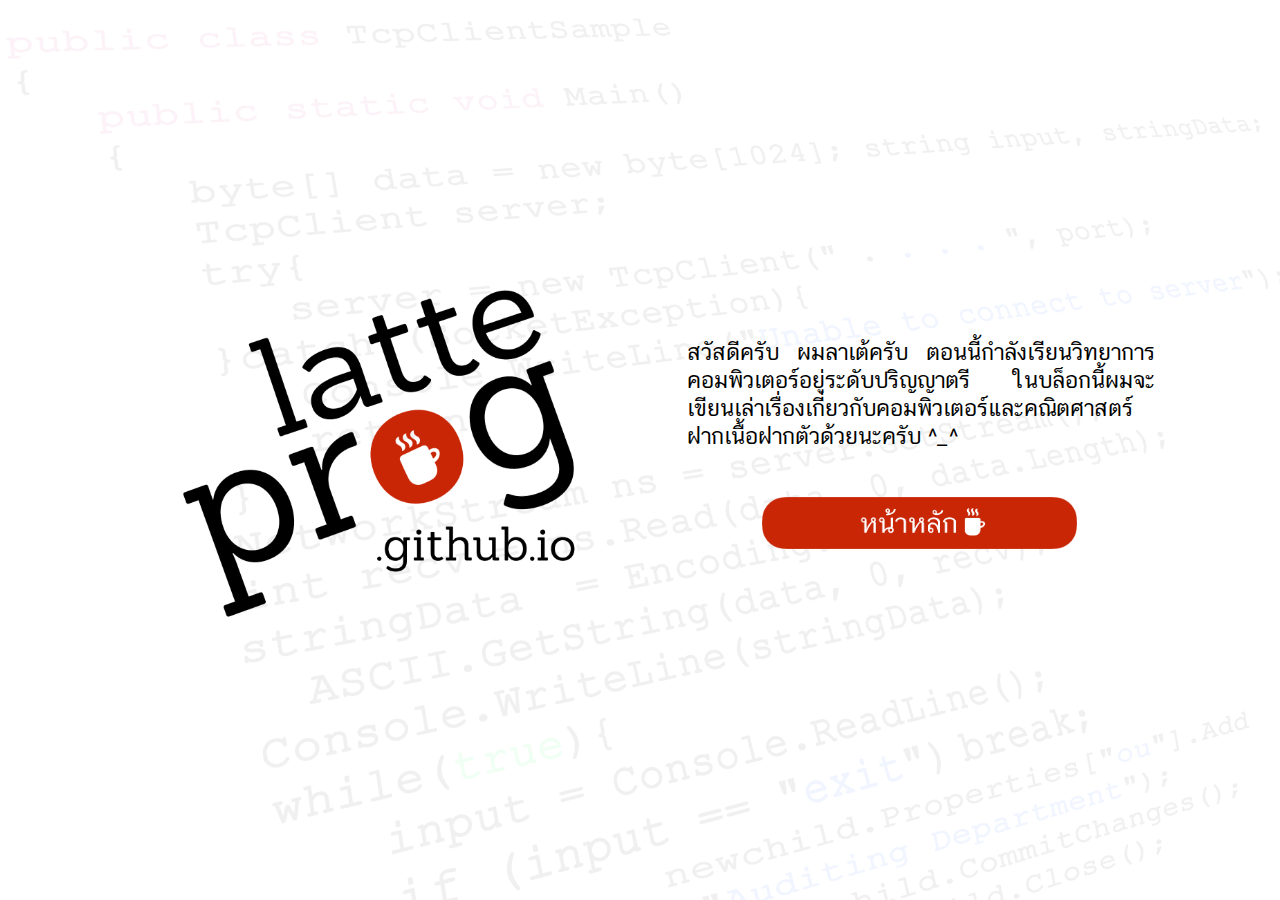
==== index.html @ cf47115d "first" ====
<!DOCTYPE HTML>
<html>
	<head>
		<meta charset="UTF-8">
		<script type="text/javascript" src="js/jquery.min.js"></script>
		<script type="text/javascript" src="js/indexFunctions.js"></script>

		<link rel="stylesheet" type="text/css" href="style/index.css">
		<link rel="shortcut icon" href="/assets/favicon.png">

		<title>latteprog.github.io</title>
	</head>

	<body bgcolor="#EBEBEB">
		<script type="text/javascript">
			(function(i,s,o,g,r,a,m){i['GoogleAnalyticsObject']=r;i[r]=i[r]||function(){
			(i[r].q=i[r].q||[]).push(arguments)},i[r].l=1*new Date();a=s.createElement(o),
			m=s.getElementsByTagName(o)[0];a.async=1;a.src=g;m.parentNode.insertBefore(a,m)
			})(window,document,'script','https://www.google-analytics.com/analytics.js','ga');

			ga('create', 'UA-77904005-1', 'auto');
			ga('send', 'pageview');

			$.ajaxSetup ({
			    cache: false
			});
			
			requestedPage = parseParameter(window.location.search.substr(1), "post");

			$(function() {
				$("body").css("background-image", "url('assets/splashScreenBg.png')");
				$("body").css("background-size", "100%");
				$("body").css("background-attachment", "fixed");
				$("body").css("background-color", "#FFFFFF");

				if(localStorage.getItem("visitedPage") != "true")
				{
					loadSplashScreen(requestedPage);
				} else {
					if(requestedPage.length != 8)
					{
						loadHome();
					} else {
						loadHeader();
						loadPost(requestedPage);
					}
				}
			});
		</script>

		<div id="container"></div>
	</body>
</html>
---- style/index.css ----
@font-face {
	font-family: ThaiSans;
	src: url(thaisanslite_r1.ttf);
}

@font-face {
	font-family: NillandBold;
	src: url(Nilland-Bold.ttf);
}

@font-face {
	font-family: CSChatThai;
	src: url(CSChatThaiUI.ttf);
}

@font-face {
	font-family: Sanchez;
	src: url(Sanchezregular.otf);
}

html, body {
	margin: 0;
	padding: 0;
	width: 100%;
	height: 100%;
}

a {
	text-decoration: none;
}

#container {
	width: 100%;
	height: 100%;
}

#header {
	width: 100%;
	height: 25%;
	position: absolute;
	float: left;
}

#content {
	width: 70%;
	height: 70%;
	position: absolute;
	top: 23%;
	padding-left: 15%;
	padding-right: 15%;
	float: left;

	font-family: CSChatThai;
}

#splashScreenLogo {
	position: absolute;
}

#splashScreenButton {
	position: absolute;
}

#splashScreenText {
	font-family: CSChatThai;
	position: absolute;
	text-align: justify;
}

.post {
	clear: both;
	width: 80%;
	padding-top: 2%;
	padding-bottom: 2%;
	overflow: auto;
	margin-top: 20px;
	background-color: #FFFFFF;
}

.postLeftColumn {
	float: left;
	width: 10%;
	overflow: auto;
	clear: both;
	text-align: center;
}

.postRightColumn {
	float: left;
	width: 85%;
	overflow: auto;
	cursor: pointer;
}

.postTitle {
	left: 23%;
	font-family: CSChatThai;
	font-size: 28px;
	overflow: auto;
	float: left;
	clear: both;
	color: #C62818;
}

.postSynopsis {
	left: 23%;
	top: 60px;
	width: 100%;
	font-family: CSChatThai;
	font-size: 18px;
	text-align: justify;
	margin-top: 8px;
	float: left;
	clear: both;
	line-height: 170%;
}

#mainContent {
	float: left;
	width: 75%;
	margin-top: 20px;
	margin-bottom: 20px;
	overflow: auto;
	background-color: #FFFFFF;
	min-height: 1px;
}

#sideBar {
	float: right;
	width: 20%;
	background-color: #FFFFFF;
	margin-top: 20px;
	overflow: auto;
	min-height: 1px;
	padding-top: 2%;
	padding-bottom: 2%;
}
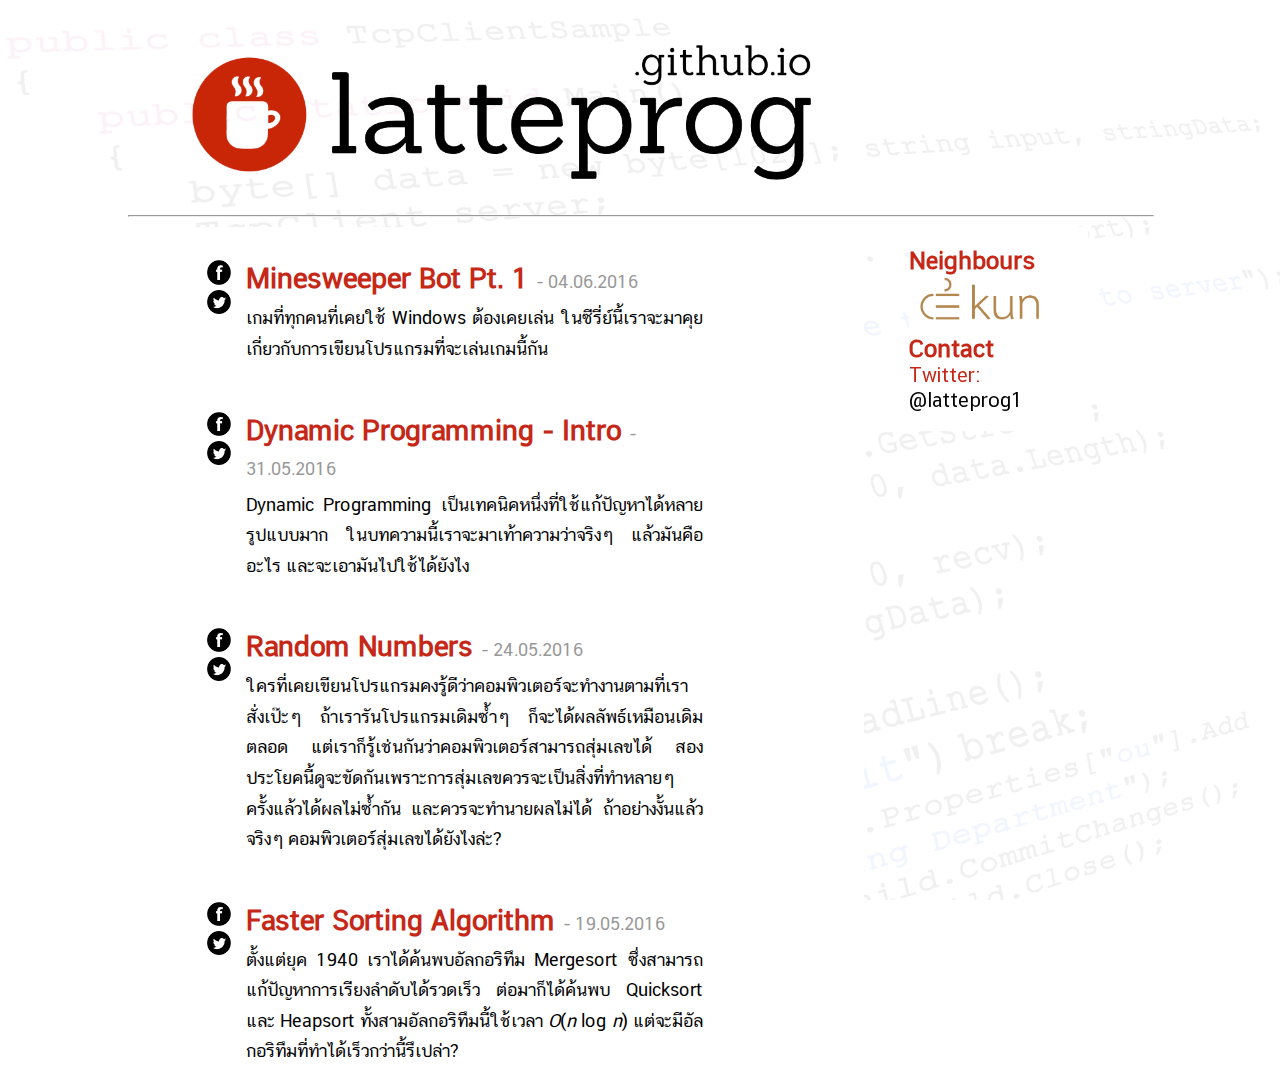
==== commit 1cb61ec0: "branch" ====
--- a/index.html
+++ b/index.html
@@ -33,18 +33,18 @@
 				$("body").css("background-attachment", "fixed");
 				$("body").css("background-color", "#FFFFFF");
 
-				if(localStorage.getItem("visitedPage") != "true")
+				//if(localStorage.getItem("visitedPage") != "true")
+				//{
+					//loadSplashScreen(requestedPage);
+				//} else {
+				if(requestedPage.length != 8)
 				{
-					loadSplashScreen(requestedPage);
+					loadHome();
 				} else {
-					if(requestedPage.length != 8)
-					{
-						loadHome();
-					} else {
-						loadHeader();
-						loadPost(requestedPage);
-					}
+					loadHeader();
+					loadPost(requestedPage);
 				}
+				//}
 			});
 		</script>
 
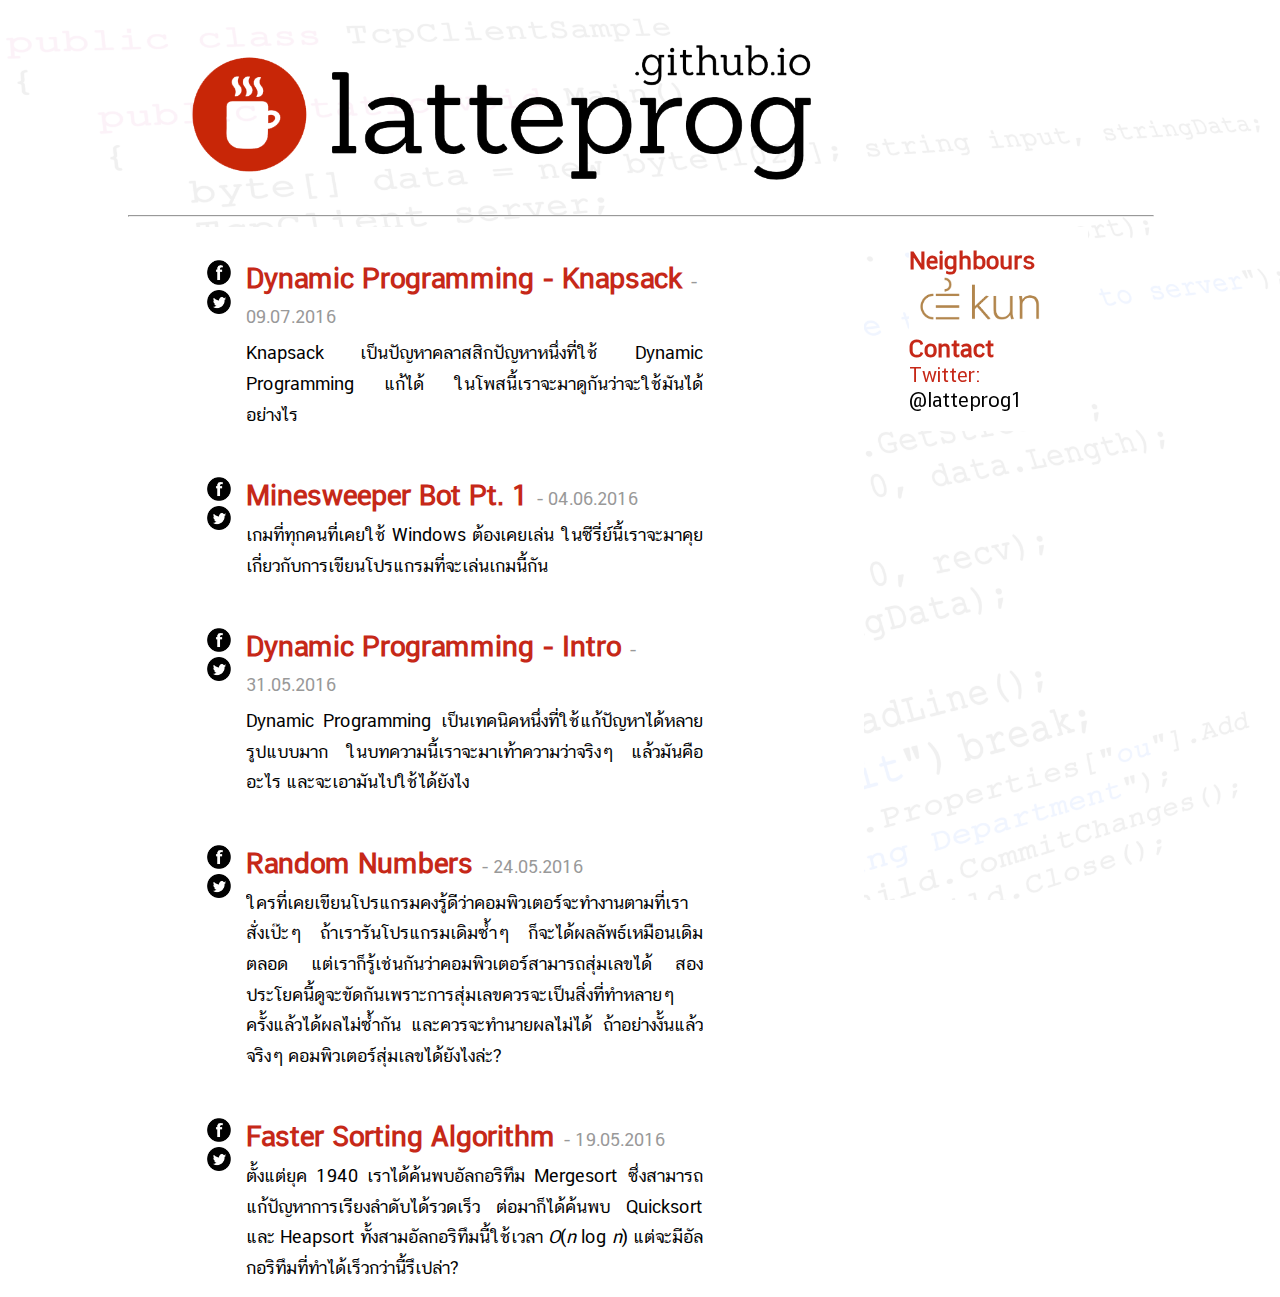
==== commit 25c6690a: "Test tensorflowjs" ====
--- a/index.html
+++ b/index.html
@@ -1,53 +1,53 @@
-<!DOCTYPE HTML>
-<html>
-	<head>
-		<meta charset="UTF-8">
-		<script type="text/javascript" src="js/jquery.min.js"></script>
-		<script type="text/javascript" src="js/indexFunctions.js"></script>
-
-		<link rel="stylesheet" type="text/css" href="style/index.css">
-		<link rel="shortcut icon" href="/assets/favicon.png">
-
-		<title>latteprog.github.io</title>
-	</head>
-
-	<body bgcolor="#EBEBEB">
-		<script type="text/javascript">
-			(function(i,s,o,g,r,a,m){i['GoogleAnalyticsObject']=r;i[r]=i[r]||function(){
-			(i[r].q=i[r].q||[]).push(arguments)},i[r].l=1*new Date();a=s.createElement(o),
-			m=s.getElementsByTagName(o)[0];a.async=1;a.src=g;m.parentNode.insertBefore(a,m)
-			})(window,document,'script','https://www.google-analytics.com/analytics.js','ga');
-
-			ga('create', 'UA-77904005-1', 'auto');
-			ga('send', 'pageview');
-
-			$.ajaxSetup ({
-			    cache: false
-			});
-			
-			requestedPage = parseParameter(window.location.search.substr(1), "post");
-
-			$(function() {
-				$("body").css("background-image", "url('assets/splashScreenBg.png')");
-				$("body").css("background-size", "100%");
-				$("body").css("background-attachment", "fixed");
-				$("body").css("background-color", "#FFFFFF");
-
-				//if(localStorage.getItem("visitedPage") != "true")
-				//{
-					//loadSplashScreen(requestedPage);
-				//} else {
-				if(requestedPage.length != 8)
-				{
-					loadHome();
-				} else {
-					loadHeader();
-					loadPost(requestedPage);
-				}
-				//}
-			});
-		</script>
-
-		<div id="container"></div>
-	</body>
+<!DOCTYPE HTML>
+<html>
+	<head>
+		<meta charset="UTF-8">
+		<script type="text/javascript" src="js/jquery.min.js"></script>
+		<script type="text/javascript" src="js/indexFunctions.js"></script>
+
+		<link rel="stylesheet" type="text/css" href="style/index.css">
+		<link rel="shortcut icon" href="/assets/favicon.png">
+
+		<title>latteprog.github.io</title>
+	</head>
+
+	<body bgcolor="#EBEBEB">
+		<script type="text/javascript">
+			(function(i,s,o,g,r,a,m){i['GoogleAnalyticsObject']=r;i[r]=i[r]||function(){
+			(i[r].q=i[r].q||[]).push(arguments)},i[r].l=1*new Date();a=s.createElement(o),
+			m=s.getElementsByTagName(o)[0];a.async=1;a.src=g;m.parentNode.insertBefore(a,m)
+			})(window,document,'script','https://www.google-analytics.com/analytics.js','ga');
+
+			ga('create', 'UA-77904005-1', 'auto');
+			ga('send', 'pageview');
+
+			$.ajaxSetup ({
+			    cache: false
+			});
+			
+			requestedPage = parseParameter(window.location.search.substr(1), "post");
+
+			$(function() {
+				$("body").css("background-image", "url('assets/splashScreenBg.png')");
+				$("body").css("background-size", "100%");
+				$("body").css("background-attachment", "fixed");
+				$("body").css("background-color", "#FFFFFF");
+
+				//if(localStorage.getItem("visitedPage") != "true")
+				//{
+					//loadSplashScreen(requestedPage);
+				//} else {
+				if(requestedPage.length != 8)
+				{
+					loadHome();
+				} else {
+					loadHeader();
+					loadPost(requestedPage);
+				}
+				//}
+			});
+		</script>
+
+		<div id="container"></div>
+	</body>
 </html>--- a/style/index.css
+++ b/style/index.css
@@ -1,137 +1,137 @@
-@font-face {
-	font-family: ThaiSans;
-	src: url(thaisanslite_r1.ttf);
-}
-
-@font-face {
-	font-family: NillandBold;
-	src: url(Nilland-Bold.ttf);
-}
-
-@font-face {
-	font-family: CSChatThai;
-	src: url(CSChatThaiUI.ttf);
-}
-
-@font-face {
-	font-family: Sanchez;
-	src: url(Sanchezregular.otf);
-}
-
-html, body {
-	margin: 0;
-	padding: 0;
-	width: 100%;
-	height: 100%;
-}
-
-a {
-	text-decoration: none;
-}
-
-#container {
-	width: 100%;
-	height: 100%;
-}
-
-#header {
-	width: 100%;
-	height: 25%;
-	position: absolute;
-	float: left;
-}
-
-#content {
-	width: 70%;
-	height: 70%;
-	position: absolute;
-	top: 23%;
-	padding-left: 15%;
-	padding-right: 15%;
-	float: left;
-
-	font-family: CSChatThai;
-}
-
-#splashScreenLogo {
-	position: absolute;
-}
-
-#splashScreenButton {
-	position: absolute;
-}
-
-#splashScreenText {
-	font-family: CSChatThai;
-	position: absolute;
-	text-align: justify;
-}
-
-.post {
-	clear: both;
-	width: 80%;
-	padding-top: 2%;
-	padding-bottom: 2%;
-	overflow: auto;
-	margin-top: 20px;
-	background-color: #FFFFFF;
-}
-
-.postLeftColumn {
-	float: left;
-	width: 10%;
-	overflow: auto;
-	clear: both;
-	text-align: center;
-}
-
-.postRightColumn {
-	float: left;
-	width: 85%;
-	overflow: auto;
-	cursor: pointer;
-}
-
-.postTitle {
-	left: 23%;
-	font-family: CSChatThai;
-	font-size: 28px;
-	overflow: auto;
-	float: left;
-	clear: both;
-	color: #C62818;
-}
-
-.postSynopsis {
-	left: 23%;
-	top: 60px;
-	width: 100%;
-	font-family: CSChatThai;
-	font-size: 18px;
-	text-align: justify;
-	margin-top: 8px;
-	float: left;
-	clear: both;
-	line-height: 170%;
-}
-
-#mainContent {
-	float: left;
-	width: 75%;
-	margin-top: 20px;
-	margin-bottom: 20px;
-	overflow: auto;
-	background-color: #FFFFFF;
-	min-height: 1px;
-}
-
-#sideBar {
-	float: right;
-	width: 20%;
-	background-color: #FFFFFF;
-	margin-top: 20px;
-	overflow: auto;
-	min-height: 1px;
-	padding-top: 2%;
-	padding-bottom: 2%;
+@font-face {
+	font-family: ThaiSans;
+	src: url(thaisanslite_r1.ttf);
+}
+
+@font-face {
+	font-family: NillandBold;
+	src: url(Nilland-Bold.ttf);
+}
+
+@font-face {
+	font-family: CSChatThai;
+	src: url(CSChatThaiUI.ttf);
+}
+
+@font-face {
+	font-family: Sanchez;
+	src: url(Sanchezregular.otf);
+}
+
+html, body {
+	margin: 0;
+	padding: 0;
+	width: 100%;
+	height: 100%;
+}
+
+a {
+	text-decoration: none;
+}
+
+#container {
+	width: 100%;
+	height: 100%;
+}
+
+#header {
+	width: 100%;
+	height: 25%;
+	position: absolute;
+	float: left;
+}
+
+#content {
+	width: 70%;
+	height: 70%;
+	position: absolute;
+	top: 23%;
+	padding-left: 15%;
+	padding-right: 15%;
+	float: left;
+
+	font-family: CSChatThai;
+}
+
+#splashScreenLogo {
+	position: absolute;
+}
+
+#splashScreenButton {
+	position: absolute;
+}
+
+#splashScreenText {
+	font-family: CSChatThai;
+	position: absolute;
+	text-align: justify;
+}
+
+.post {
+	clear: both;
+	width: 80%;
+	padding-top: 2%;
+	padding-bottom: 2%;
+	overflow: auto;
+	margin-top: 20px;
+	background-color: #FFFFFF;
+}
+
+.postLeftColumn {
+	float: left;
+	width: 10%;
+	overflow: auto;
+	clear: both;
+	text-align: center;
+}
+
+.postRightColumn {
+	float: left;
+	width: 85%;
+	overflow: auto;
+	cursor: pointer;
+}
+
+.postTitle {
+	left: 23%;
+	font-family: CSChatThai;
+	font-size: 28px;
+	overflow: auto;
+	float: left;
+	clear: both;
+	color: #C62818;
+}
+
+.postSynopsis {
+	left: 23%;
+	top: 60px;
+	width: 100%;
+	font-family: CSChatThai;
+	font-size: 18px;
+	text-align: justify;
+	margin-top: 8px;
+	float: left;
+	clear: both;
+	line-height: 170%;
+}
+
+#mainContent {
+	float: left;
+	width: 75%;
+	margin-top: 20px;
+	margin-bottom: 20px;
+	overflow: auto;
+	background-color: #FFFFFF;
+	min-height: 1px;
+}
+
+#sideBar {
+	float: right;
+	width: 20%;
+	background-color: #FFFFFF;
+	margin-top: 20px;
+	overflow: auto;
+	min-height: 1px;
+	padding-top: 2%;
+	padding-bottom: 2%;
 }